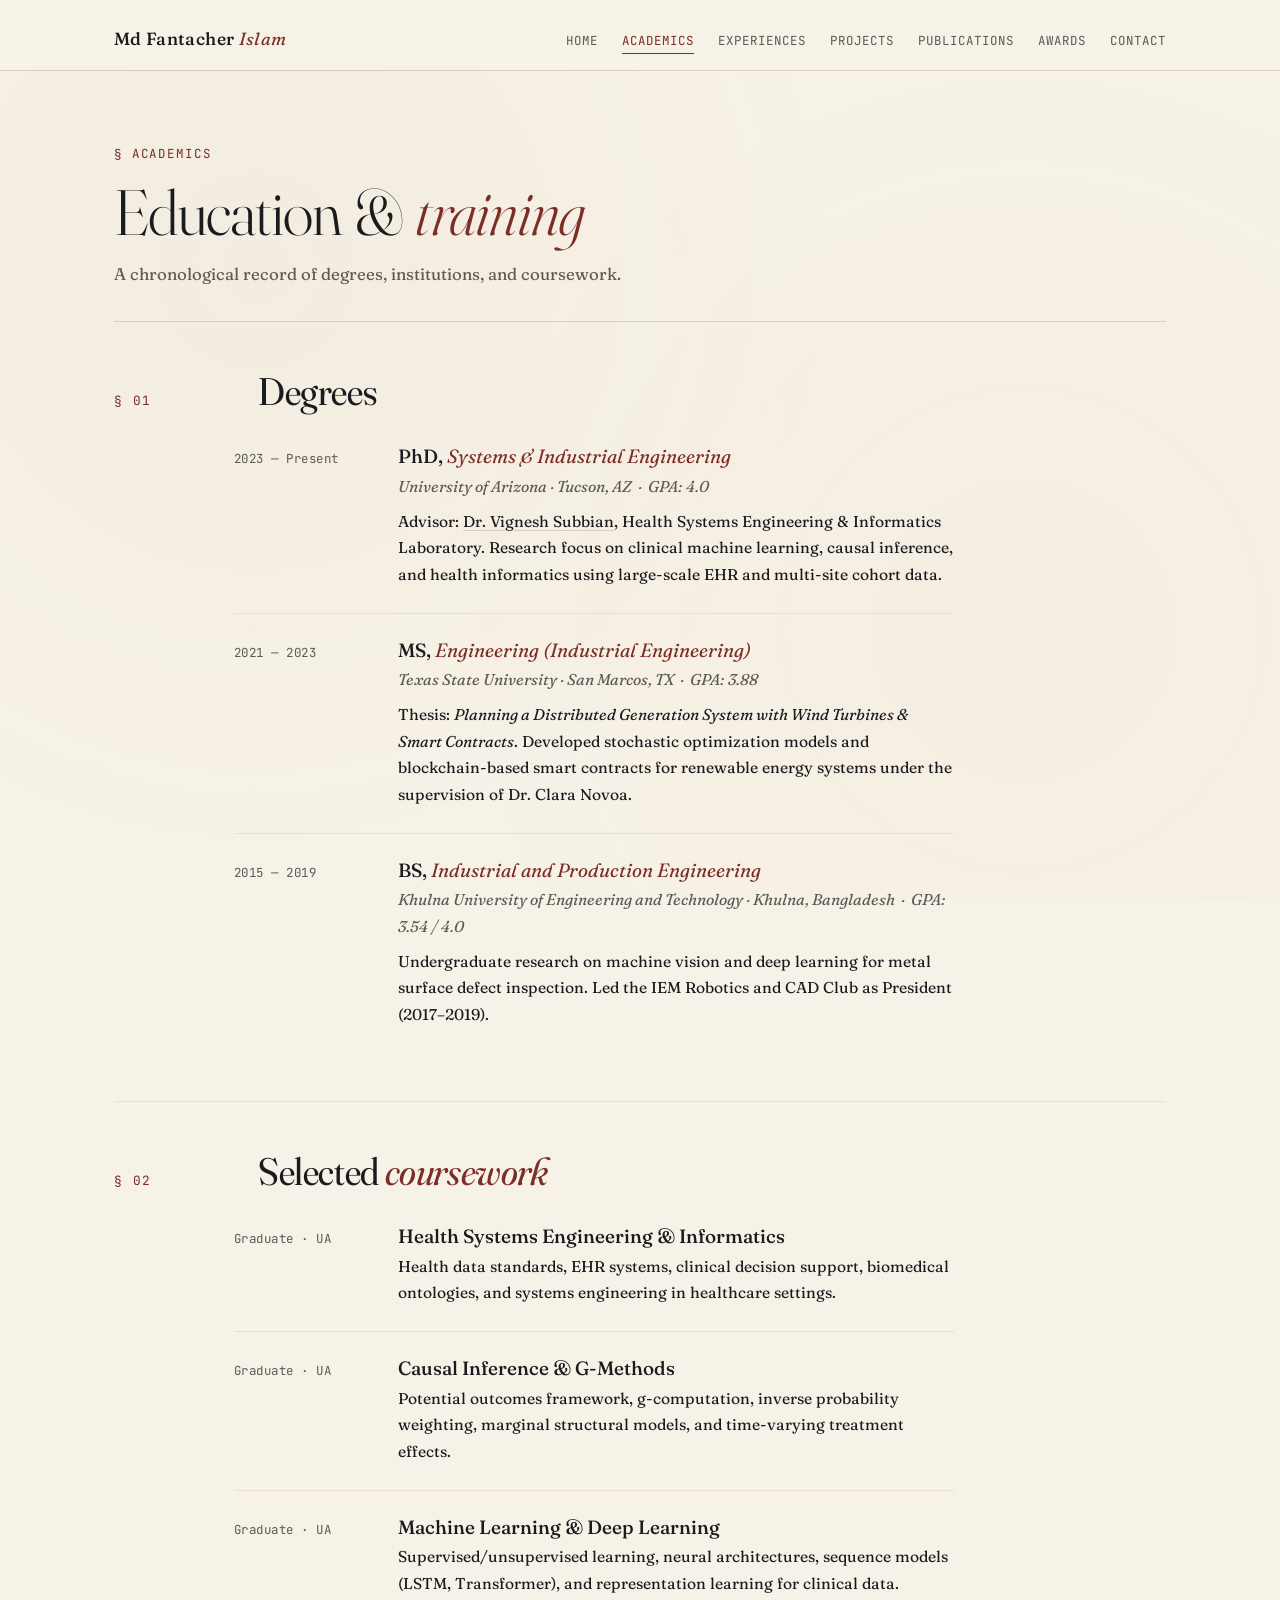
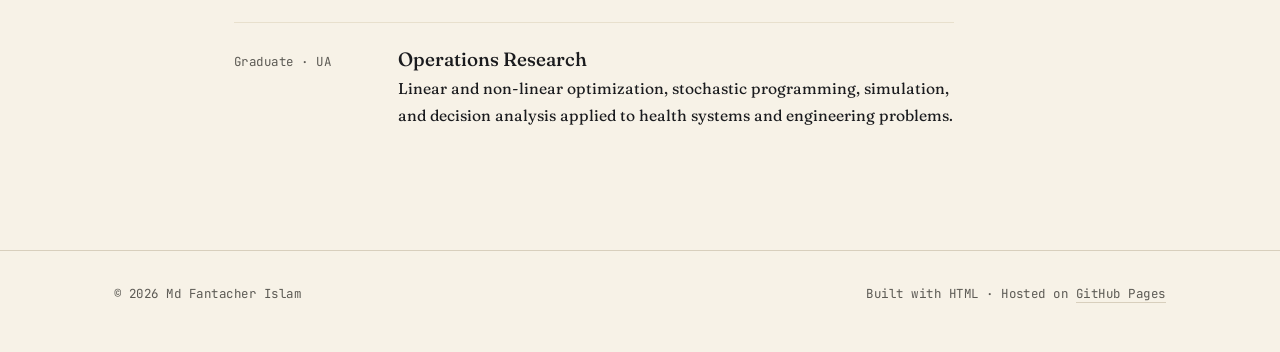
==== academics.html @ 527fcfe2 "Basic Updates" ====
<!DOCTYPE html>
<html lang="en">
<head>
  <meta charset="UTF-8">
  <meta name="viewport" content="width=device-width, initial-scale=1">
  <title>Academics — Md Fantacher Islam</title>
  <meta name="description" content="Academic background of Md Fantacher Islam.">

  <link rel="preconnect" href="https://fonts.googleapis.com">
  <link rel="preconnect" href="https://fonts.gstatic.com" crossorigin>
  <link href="https://fonts.googleapis.com/css2?family=Fraunces:ital,opsz,wght,SOFT@0,9..144,300..700,0..100;1,9..144,300..700,0..100&family=JetBrains+Mono:wght@400;500&display=swap" rel="stylesheet">
  <link rel="stylesheet" href="style.css">
</head>
<body>

  <header class="site-header">
    <div class="container">
      <a href="index.html" class="wordmark">Md Fantacher <em>Islam</em></a>
      <button class="nav-toggle" aria-expanded="false" aria-controls="primary-nav">Menu</button>
      <nav class="site-nav" id="primary-nav" aria-label="Primary">
        <a href="index.html">Home</a>
        <a href="academics.html">Academics</a>
        <a href="experiences.html">Experiences</a>
        <a href="projects.html">Projects</a>
        <a href="publications.html">Publications</a>
        <a href="awards.html">Awards</a>
        <a href="contact.html">Contact</a>
      </nav>
    </div>
  </header>

  <div class="container">
    <section class="page-title">
      <div class="eyebrow">§ Academics</div>
      <h1>Education &amp; <em>training</em></h1>
      <p>A chronological record of degrees, institutions, and coursework.</p>
    </section>

    <section>
      <div class="section-head">
        <span class="section-number">§ 01</span>
        <h2>Degrees</h2>
      </div>
      <ul class="items">
        <li class="item">
          <div class="item-date">2023 — Present</div>
          <div class="item-body">
            <h3>PhD, <em>Systems &amp; Industrial Engineering</em></h3>
            <p class="institution">University of Arizona · Tucson, AZ &nbsp;·&nbsp; GPA: 4.0</p>
            <p>Advisor: <a href="https://sie.engineering.arizona.edu/faculty-staff/faculty/vignesh-subbian" target="_blank" rel="noopener">Dr. Vignesh Subbian</a>, Health Systems Engineering &amp; Informatics Laboratory. Research focus on clinical machine learning, causal inference, and health informatics using large-scale EHR and multi-site cohort data.</p>
          </div>
        </li>
        <li class="item">
          <div class="item-date">2021 — 2023</div>
          <div class="item-body">
            <h3>MS, <em>Engineering (Industrial Engineering)</em></h3>
            <p class="institution">Texas State University · San Marcos, TX &nbsp;·&nbsp; GPA: 3.88</p>
            <p>Thesis: <em>Planning a Distributed Generation System with Wind Turbines &amp; Smart Contracts</em>. Developed stochastic optimization models and blockchain-based smart contracts for renewable energy systems under the supervision of Dr. Clara Novoa.</p>
          </div>
        </li>
        <li class="item">
          <div class="item-date">2015 — 2019</div>
          <div class="item-body">
            <h3>BS, <em>Industrial and Production Engineering</em></h3>
            <p class="institution">Khulna University of Engineering and Technology · Khulna, Bangladesh &nbsp;·&nbsp; GPA: 3.54 / 4.0</p>
            <p>Undergraduate research on machine vision and deep learning for metal surface defect inspection. Led the IEM Robotics and CAD Club as President (2017–2019).</p>
          </div>
        </li>
      </ul>
    </section>

    <section>
      <div class="section-head">
        <span class="section-number">§ 02</span>
        <h2>Selected <em>coursework</em></h2>
      </div>
      <ul class="items">
        <li class="item">
          <div class="item-date">Graduate · UA</div>
          <div class="item-body">
            <h3>Health Systems Engineering &amp; Informatics</h3>
            <p>Health data standards, EHR systems, clinical decision support, biomedical ontologies, and systems engineering in healthcare settings.</p>
          </div>
        </li>
        <li class="item">
          <div class="item-date">Graduate · UA</div>
          <div class="item-body">
            <h3>Causal Inference &amp; G-Methods</h3>
            <p>Potential outcomes framework, g-computation, inverse probability weighting, marginal structural models, and time-varying treatment effects.</p>
          </div>
        </li>
        <li class="item">
          <div class="item-date">Graduate · UA</div>
          <div class="item-body">
            <h3>Machine Learning &amp; Deep Learning</h3>
            <p>Supervised/unsupervised learning, neural architectures, sequence models (LSTM, Transformer), and representation learning for clinical data.</p>
          </div>
        </li>
        <li class="item">
          <div class="item-date">Graduate · UA</div>
          <div class="item-body">
            <h3>Operations Research</h3>
            <p>Linear and non-linear optimization, stochastic programming, simulation, and decision analysis applied to health systems and engineering problems.</p>
          </div>
        </li>
      </ul>
    </section>
  </div>

  <footer class="site-footer">
    <div class="container">
      <span>© 2026 Md Fantacher Islam</span>
      <span>Built with HTML · Hosted on <a href="https://pages.github.com" target="_blank" rel="noopener">GitHub Pages</a></span>
    </div>
  </footer>

  <script src="script.js"></script>
</body>
</html>
---- style.css ----
/* =========================================================
   Md Fantacher Islam — Portfolio
   Editorial / academic aesthetic
   ========================================================= */

:root {
  /* Color system */
  --bg:          #F7F2E7;      /* warm cream */
  --surface:     #FCF9F2;      /* card surface */
  --ink:         #1A1B1E;      /* near-black body text */
  --ink-muted:   #5C5A54;      /* secondary text */
  --rule:        #D8CFBD;      /* tan hairline divider */
  --rule-soft:   #E8E0CD;      /* softer divider */
  --accent:      #7B2D26;      /* oxblood */
  --accent-hover:#A23A30;

  /* Typography */
  --font-serif:  'Fraunces', 'Iowan Old Style', Georgia, serif;
  --font-mono:   'JetBrains Mono', ui-monospace, SFMono-Regular, Menlo, monospace;

  /* Spacing scale */
  --space-1: 0.5rem;
  --space-2: 1rem;
  --space-3: 1.5rem;
  --space-4: 2rem;
  --space-5: 3rem;
  --space-6: 4.5rem;
  --space-7: 6rem;

  /* Layout */
  --max-width: 1100px;
  --reading-width: 62ch;
}

/* ---------- Reset ---------- */
*,*::before,*::after { box-sizing: border-box; }
html { scroll-behavior: smooth; }
body {
  margin: 0;
  padding: 0;
  background: var(--bg);
  color: var(--ink);
  font-family: var(--font-serif);
  font-weight: 400;
  font-size: 18px;
  line-height: 1.7;
  font-variation-settings: "opsz" 14, "SOFT" 50;
  -webkit-font-smoothing: antialiased;
  -moz-osx-font-smoothing: grayscale;
}

img { max-width: 100%; display: block; }
a {
  color: var(--ink);
  text-decoration: underline;
  text-decoration-thickness: 1px;
  text-underline-offset: 3px;
  text-decoration-color: var(--rule);
  transition: color .2s ease, text-decoration-color .2s ease;
}
a:hover { color: var(--accent); text-decoration-color: var(--accent); }

/* ---------- Parchment texture (subtle) ---------- */
body::before {
  content: "";
  position: fixed;
  inset: 0;
  pointer-events: none;
  background-image:
    radial-gradient(circle at 20% 30%, rgba(139,80,40,.035) 0%, transparent 50%),
    radial-gradient(circle at 80% 70%, rgba(123,45,38,.025) 0%, transparent 50%);
  z-index: 0;
}

/* ---------- Layout ---------- */
.container {
  position: relative;
  z-index: 1;
  max-width: var(--max-width);
  margin: 0 auto;
  padding: 0 var(--space-3);
}

/* ---------- Header / Navigation ---------- */
.site-header {
  position: relative;
  z-index: 10;
  padding: var(--space-3) 0 var(--space-2);
  border-bottom: 1px solid var(--rule);
  background: var(--bg);
}
.site-header .container {
  display: flex;
  align-items: baseline;
  justify-content: space-between;
  gap: var(--space-3);
  flex-wrap: wrap;
}
.wordmark {
  font-family: var(--font-serif);
  font-weight: 500;
  font-size: 1.1rem;
  letter-spacing: .02em;
  text-decoration: none;
  color: var(--ink);
}
.wordmark em {
  font-style: italic;
  color: var(--accent);
  font-weight: 400;
}
.site-nav {
  display: flex;
  gap: var(--space-3);
  flex-wrap: wrap;
  font-family: var(--font-mono);
  font-size: .78rem;
  text-transform: uppercase;
  letter-spacing: .08em;
}
.site-nav a {
  text-decoration: none;
  color: var(--ink-muted);
  padding-bottom: 2px;
  border-bottom: 1px solid transparent;
  transition: color .2s ease, border-color .2s ease;
}
.site-nav a:hover,
.site-nav a.active {
  color: var(--accent);
  border-bottom-color: var(--accent);
}

/* Mobile nav toggle */
.nav-toggle {
  display: none;
  background: none;
  border: 1px solid var(--rule);
  padding: .4rem .7rem;
  font-family: var(--font-mono);
  font-size: .7rem;
  text-transform: uppercase;
  letter-spacing: .1em;
  cursor: pointer;
  color: var(--ink);
  border-radius: 2px;
}

/* ---------- Hero ---------- */
.hero {
  padding: var(--space-6) 0 var(--space-5);
  border-bottom: 1px solid var(--rule);
}
.hero-meta {
  font-family: var(--font-mono);
  font-size: .75rem;
  text-transform: uppercase;
  letter-spacing: .15em;
  color: var(--ink-muted);
  display: flex;
  gap: var(--space-3);
  margin-bottom: var(--space-3);
}
.hero-meta span::before {
  content: "§ ";
  color: var(--accent);
}
.hero h1 {
  font-family: var(--font-serif);
  font-weight: 300;
  font-size: clamp(2.8rem, 7vw, 5.5rem);
  line-height: .95;
  letter-spacing: -.02em;
  margin: 0 0 var(--space-3);
  font-variation-settings: "opsz" 144, "SOFT" 0;
}
.hero h1 em {
  font-style: italic;
  font-weight: 400;
  color: var(--accent);
}
.hero-subtitle {
  font-family: var(--font-serif);
  font-size: 1.2rem;
  font-style: italic;
  color: var(--ink-muted);
  margin: 0 0 var(--space-4);
  max-width: 50ch;
  line-height: 1.5;
}
.hero-lead {
  max-width: var(--reading-width);
  font-size: 1.08rem;
  margin: 0 0 var(--space-4);
}
.hero-lead::first-letter {
  font-size: 3.2rem;
  float: left;
  line-height: .85;
  margin: .2rem .6rem 0 0;
  font-weight: 500;
  color: var(--accent);
  font-variation-settings: "opsz" 144;
}

/* ---------- Page title (for internal pages) ---------- */
.page-title {
  padding: var(--space-6) 0 var(--space-4);
  border-bottom: 1px solid var(--rule);
}
.page-title .eyebrow {
  font-family: var(--font-mono);
  font-size: .78rem;
  text-transform: uppercase;
  letter-spacing: .15em;
  color: var(--accent);
  margin-bottom: var(--space-2);
}
.page-title h1 {
  font-family: var(--font-serif);
  font-weight: 300;
  font-size: clamp(2.2rem, 5.5vw, 4rem);
  line-height: 1;
  letter-spacing: -.015em;
  margin: 0 0 var(--space-2);
  font-variation-settings: "opsz" 144, "SOFT" 0;
}
.page-title h1 em {
  font-style: italic;
  color: var(--accent);
}
.page-title p {
  color: var(--ink-muted);
  max-width: var(--reading-width);
  margin: 0;
  font-size: 1.05rem;
}

/* ---------- Sections ---------- */
section {
  padding: var(--space-5) 0;
  border-bottom: 1px solid var(--rule-soft);
}
section:last-of-type { border-bottom: none; }

.section-head {
  display: grid;
  grid-template-columns: 120px 1fr;
  gap: var(--space-3);
  align-items: baseline;
  margin-bottom: var(--space-4);
}
.section-number {
  font-family: var(--font-mono);
  font-size: .8rem;
  letter-spacing: .1em;
  color: var(--accent);
  text-transform: uppercase;
}
.section-head h2 {
  font-family: var(--font-serif);
  font-weight: 400;
  font-size: clamp(1.6rem, 3vw, 2.4rem);
  letter-spacing: -.01em;
  margin: 0;
  line-height: 1.1;
  font-variation-settings: "opsz" 144, "SOFT" 30;
}
.section-head h2 em {
  font-style: italic;
  color: var(--accent);
}

/* ---------- Prose ---------- */
.prose {
  max-width: var(--reading-width);
  margin-left: 120px;
}
.prose p { margin: 0 0 var(--space-2); }
.prose p + p { margin-top: var(--space-2); }
.prose strong { font-weight: 500; }

/* ---------- Research interests (chips) ---------- */
.chips {
  display: flex;
  flex-wrap: wrap;
  gap: .5rem;
  margin-left: 120px;
  margin-top: var(--space-3);
}
.chip {
  font-family: var(--font-mono);
  font-size: .72rem;
  text-transform: uppercase;
  letter-spacing: .08em;
  padding: .35rem .75rem;
  border: 1px solid var(--rule);
  background: var(--surface);
  color: var(--ink);
  border-radius: 999px;
}

/* ---------- Item list (timeline style) ---------- */
.items {
  list-style: none;
  padding: 0;
  margin: 0 0 0 120px;
  max-width: 720px;
}
.item {
  display: grid;
  grid-template-columns: 140px 1fr;
  gap: var(--space-3);
  padding: var(--space-3) 0;
  border-bottom: 1px solid var(--rule-soft);
}
.item:first-child { padding-top: 0; }
.item:last-child { border-bottom: none; }
.item-date {
  font-family: var(--font-mono);
  font-size: .78rem;
  color: var(--ink-muted);
  letter-spacing: .04em;
  padding-top: .25rem;
}
.item-body h3 {
  font-family: var(--font-serif);
  font-weight: 500;
  font-size: 1.2rem;
  margin: 0 0 .3rem;
  line-height: 1.3;
  font-variation-settings: "opsz" 36, "SOFT" 20;
}
.item-body h3 em { font-style: italic; font-weight: 400; color: var(--accent); }
.item-body .institution {
  font-style: italic;
  color: var(--ink-muted);
  margin: 0 0 .5rem;
  font-size: .98rem;
}
.item-body p {
  margin: 0;
  font-size: .98rem;
  color: var(--ink);
}
.item-body ul {
  margin: .5rem 0 0;
  padding-left: 1.2rem;
  font-size: .95rem;
}
.item-body ul li { margin-bottom: .3rem; }

/* ---------- Project cards ---------- */
.projects {
  display: grid;
  grid-template-columns: repeat(auto-fit, minmax(320px, 1fr));
  gap: var(--space-3);
  margin-left: 120px;
}
.project {
  padding: var(--space-3);
  background: var(--surface);
  border: 1px solid var(--rule);
  border-radius: 3px;
  transition: transform .3s ease, border-color .3s ease, box-shadow .3s ease;
  display: flex;
  flex-direction: column;
}
.project:hover {
  transform: translateY(-2px);
  border-color: var(--accent);
  box-shadow: 0 8px 24px rgba(26,27,30,.08);
}
.project-tag {
  font-family: var(--font-mono);
  font-size: .7rem;
  text-transform: uppercase;
  letter-spacing: .1em;
  color: var(--accent);
  margin-bottom: var(--space-1);
}
.project h3 {
  font-family: var(--font-serif);
  font-weight: 500;
  font-size: 1.25rem;
  margin: 0 0 .5rem;
  line-height: 1.3;
  font-variation-settings: "opsz" 36;
}
.project p {
  font-size: .95rem;
  color: var(--ink-muted);
  flex-grow: 1;
  margin: 0 0 var(--space-2);
}
.project-meta {
  font-family: var(--font-mono);
  font-size: .72rem;
  color: var(--ink-muted);
  letter-spacing: .05em;
  padding-top: var(--space-2);
  border-top: 1px solid var(--rule-soft);
}

/* ---------- Publications ---------- */
.publications {
  list-style: none;
  counter-reset: pub;
  padding: 0;
  margin: 0 0 0 120px;
  max-width: 780px;
}
.publication {
  counter-increment: pub;
  display: grid;
  grid-template-columns: 40px 1fr;
  gap: var(--space-2);
  padding: var(--space-3) 0;
  border-bottom: 1px solid var(--rule-soft);
}
.publication::before {
  content: "[" counter(pub) "]";
  font-family: var(--font-mono);
  font-size: .85rem;
  color: var(--accent);
  padding-top: .25rem;
}
.publication h3 {
  font-family: var(--font-serif);
  font-weight: 500;
  font-size: 1.1rem;
  margin: 0 0 .3rem;
  line-height: 1.35;
  font-variation-settings: "opsz" 36;
}
.publication .authors {
  font-size: .95rem;
  color: var(--ink);
  margin: 0 0 .25rem;
}
.publication .authors .self {
  font-weight: 500;
  text-decoration: underline;
  text-decoration-color: var(--accent);
  text-decoration-thickness: 1px;
  text-underline-offset: 2px;
}
.publication .venue {
  font-family: var(--font-mono);
  font-size: .78rem;
  color: var(--ink-muted);
  letter-spacing: .03em;
  margin: 0 0 .5rem;
  text-transform: uppercase;
}
.publication .links {
  display: flex;
  gap: var(--space-2);
  font-family: var(--font-mono);
  font-size: .75rem;
  text-transform: uppercase;
  letter-spacing: .08em;
  margin-top: .5rem;
}
.publication .links a {
  text-decoration: none;
  color: var(--accent);
  border-bottom: 1px solid var(--rule);
  padding-bottom: 1px;
}
.publication .links a:hover { border-bottom-color: var(--accent); }

/* ---------- Awards ---------- */
.awards {
  list-style: none;
  padding: 0;
  margin: 0 0 0 120px;
  max-width: 720px;
}
.award {
  display: grid;
  grid-template-columns: 140px 1fr;
  gap: var(--space-3);
  padding: var(--space-3) 0;
  border-bottom: 1px solid var(--rule-soft);
}
.award:first-child { padding-top: 0; }
.award-year {
  font-family: var(--font-mono);
  font-size: .85rem;
  color: var(--accent);
  letter-spacing: .05em;
  padding-top: .2rem;
}
.award h3 {
  font-family: var(--font-serif);
  font-weight: 500;
  font-size: 1.1rem;
  margin: 0 0 .2rem;
  line-height: 1.3;
  font-variation-settings: "opsz" 36;
}
.award .issuer {
  font-style: italic;
  color: var(--ink-muted);
  margin: 0;
  font-size: .95rem;
}

/* ---------- Contact ---------- */
.contact-grid {
  display: grid;
  grid-template-columns: repeat(auto-fit, minmax(240px, 1fr));
  gap: var(--space-3);
  margin-left: 120px;
  max-width: 780px;
}
.contact-item {
  padding: var(--space-3);
  background: var(--surface);
  border: 1px solid var(--rule);
  border-radius: 3px;
}
.contact-item .label {
  font-family: var(--font-mono);
  font-size: .7rem;
  text-transform: uppercase;
  letter-spacing: .1em;
  color: var(--accent);
  margin-bottom: .4rem;
}
.contact-item a {
  font-family: var(--font-serif);
  font-size: 1.05rem;
  text-decoration: none;
  color: var(--ink);
  word-break: break-word;
}
.contact-item a:hover { color: var(--accent); }

/* ---------- Quick links on home ---------- */
.quick-nav {
  display: grid;
  grid-template-columns: repeat(auto-fit, minmax(180px, 1fr));
  gap: var(--space-2);
  margin-left: 120px;
  max-width: 780px;
}
.quick-nav a {
  display: block;
  padding: var(--space-2) var(--space-3);
  background: var(--surface);
  border: 1px solid var(--rule);
  text-decoration: none;
  color: var(--ink);
  font-family: var(--font-serif);
  font-size: 1.05rem;
  transition: all .25s ease;
  position: relative;
}
.quick-nav a::after {
  content: "→";
  position: absolute;
  right: var(--space-2);
  top: 50%;
  transform: translateY(-50%);
  color: var(--accent);
  transition: transform .25s ease;
}
.quick-nav a:hover {
  border-color: var(--accent);
  background: var(--bg);
}
.quick-nav a:hover::after { transform: translateY(-50%) translateX(3px); }

/* ---------- Pull quote ---------- */
.pull-quote {
  margin: var(--space-5) 0;
  padding: var(--space-3) 0;
  border-top: 1px solid var(--rule);
  border-bottom: 1px solid var(--rule);
  font-family: var(--font-serif);
  font-style: italic;
  font-size: 1.3rem;
  line-height: 1.5;
  color: var(--ink-muted);
  max-width: var(--reading-width);
  margin-left: 120px;
  font-variation-settings: "opsz" 144, "SOFT" 40;
}
.pull-quote cite {
  display: block;
  margin-top: var(--space-1);
  font-style: normal;
  font-family: var(--font-mono);
  font-size: .78rem;
  text-transform: uppercase;
  letter-spacing: .1em;
  color: var(--accent);
}
.pull-quote cite::before { content: "— "; }

/* ---------- Footer ---------- */
.site-footer {
  padding: var(--space-4) 0 var(--space-5);
  margin-top: var(--space-5);
  border-top: 1px solid var(--rule);
  font-family: var(--font-mono);
  font-size: .78rem;
  color: var(--ink-muted);
  letter-spacing: .04em;
}
.site-footer .container {
  display: flex;
  justify-content: space-between;
  align-items: center;
  flex-wrap: wrap;
  gap: var(--space-2);
}
.site-footer a {
  color: var(--ink-muted);
  text-decoration: none;
  border-bottom: 1px solid var(--rule);
}
.site-footer a:hover { color: var(--accent); border-bottom-color: var(--accent); }

/* ---------- Animations ---------- */
@keyframes fadeInUp {
  from { opacity: 0; transform: translateY(12px); }
  to   { opacity: 1; transform: translateY(0); }
}
.hero > *, .page-title > * {
  animation: fadeInUp .7s ease both;
}
.hero-meta    { animation-delay: .05s; }
.hero h1      { animation-delay: .15s; }
.hero-subtitle{ animation-delay: .3s;  }
.hero-lead    { animation-delay: .45s; }

.page-title .eyebrow { animation-delay: .05s; }
.page-title h1       { animation-delay: .15s; }
.page-title p        { animation-delay: .3s;  }

/* ---------- Responsive ---------- */
@media (max-width: 820px) {
  body { font-size: 17px; }
  .section-head {
    grid-template-columns: 1fr;
    gap: .25rem;
  }
  .prose,
  .chips,
  .items,
  .projects,
  .publications,
  .awards,
  .contact-grid,
  .quick-nav,
  .pull-quote { margin-left: 0; }
  .item,
  .award {
    grid-template-columns: 1fr;
    gap: .25rem;
  }
  .publication {
    grid-template-columns: 30px 1fr;
  }
}

@media (max-width: 640px) {
  .site-header .container { gap: var(--space-2); }
  .site-nav {
    display: none;
    width: 100%;
    flex-direction: column;
    gap: var(--space-2);
    padding-top: var(--space-2);
    border-top: 1px solid var(--rule);
    margin-top: var(--space-2);
  }
  .site-nav.is-open { display: flex; }
  .nav-toggle { display: inline-block; }
  .hero { padding: var(--space-5) 0 var(--space-4); }
  .page-title { padding: var(--space-5) 0 var(--space-3); }
  .hero-lead::first-letter { font-size: 2.6rem; }
}

/* ---------- Print (for CV export) ---------- */
@media print {
  .site-header, .site-footer, .nav-toggle { display: none; }
  body { background: white; color: black; font-size: 11pt; }
  a { color: black; text-decoration: underline; }
  section { page-break-inside: avoid; }
}
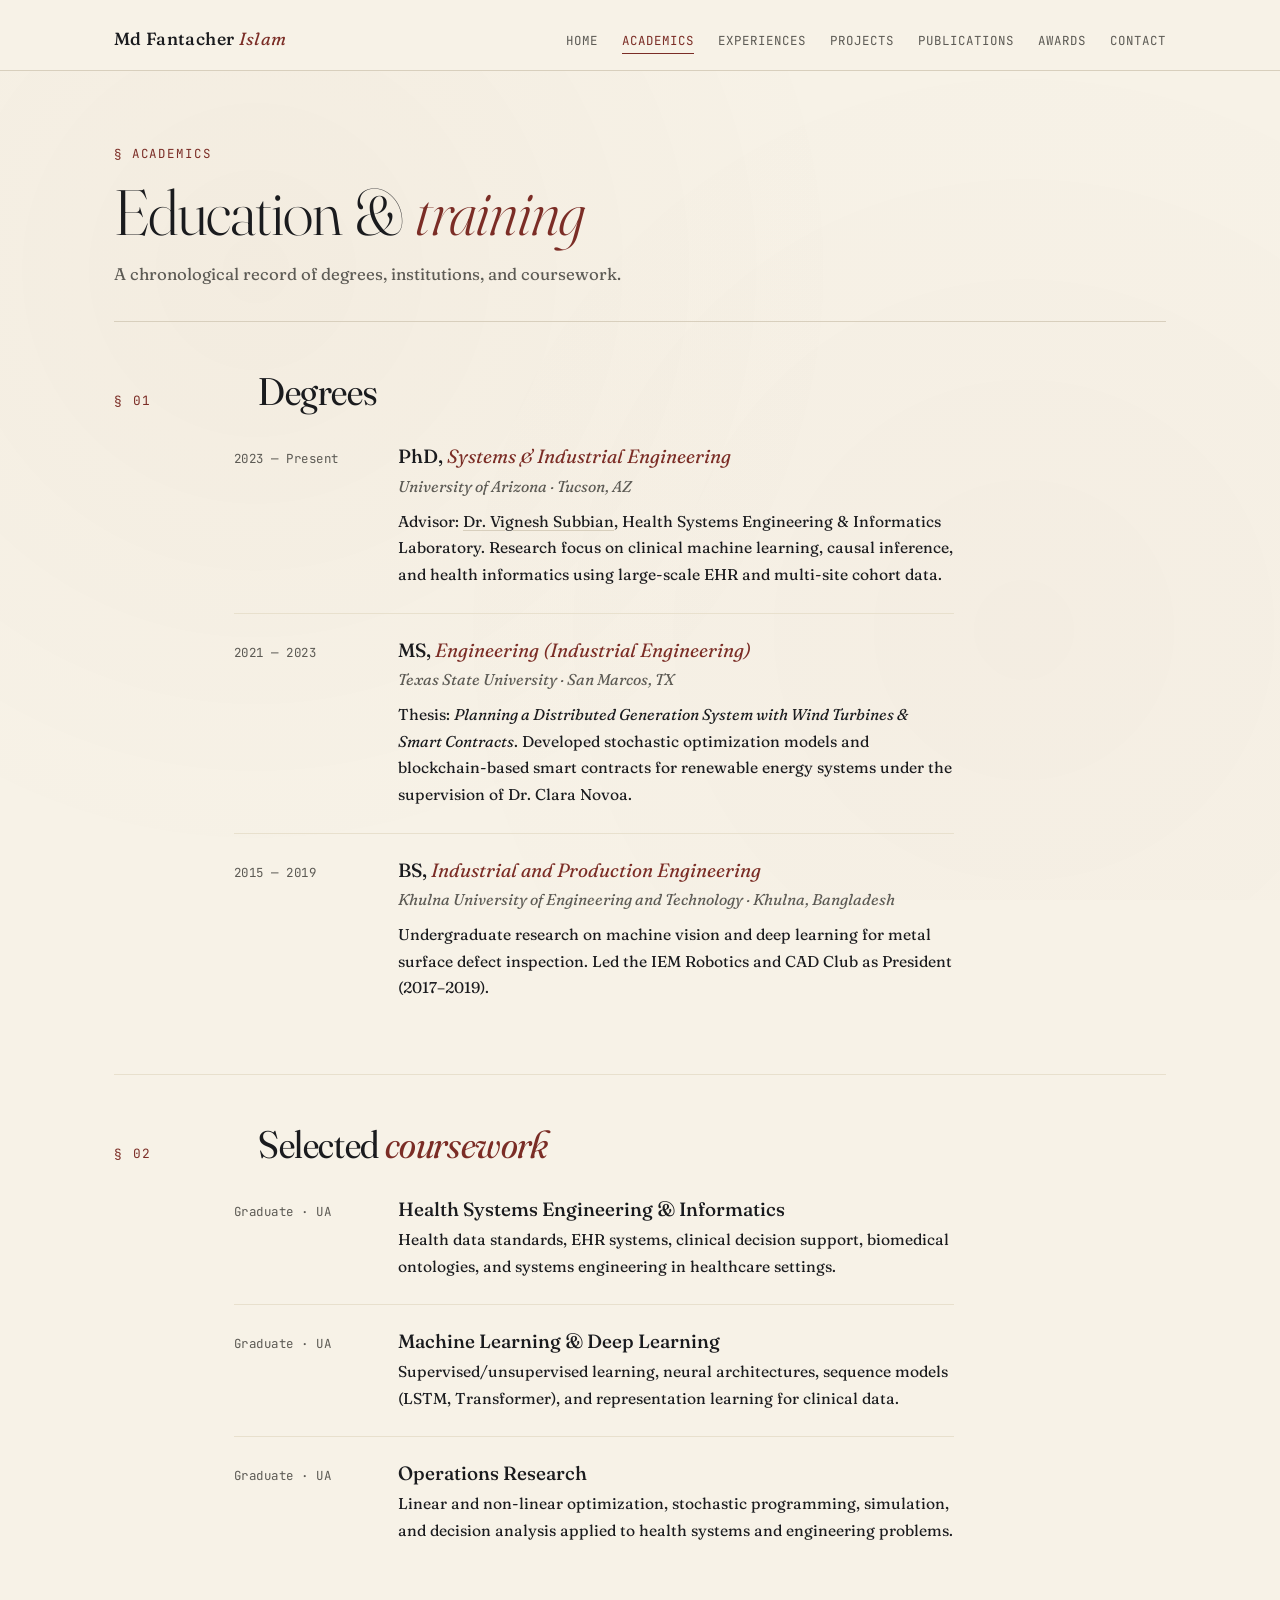
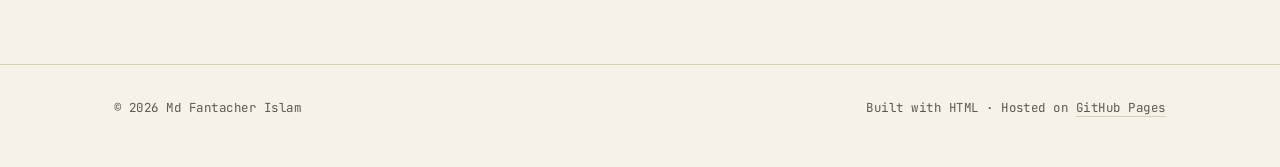
==== commit f6f02226: "Basic Updates" ====
--- a/academics.html
+++ b/academics.html
@@ -46,7 +46,7 @@
           <div class="item-date">2023 — Present</div>
           <div class="item-body">
             <h3>PhD, <em>Systems &amp; Industrial Engineering</em></h3>
-            <p class="institution">University of Arizona · Tucson, AZ &nbsp;·&nbsp; GPA: 4.0</p>
+            <p class="institution">University of Arizona · Tucson, AZ</p>
             <p>Advisor: <a href="https://sie.engineering.arizona.edu/faculty-staff/faculty/vignesh-subbian" target="_blank" rel="noopener">Dr. Vignesh Subbian</a>, Health Systems Engineering &amp; Informatics Laboratory. Research focus on clinical machine learning, causal inference, and health informatics using large-scale EHR and multi-site cohort data.</p>
           </div>
         </li>
@@ -54,7 +54,7 @@
           <div class="item-date">2021 — 2023</div>
           <div class="item-body">
             <h3>MS, <em>Engineering (Industrial Engineering)</em></h3>
-            <p class="institution">Texas State University · San Marcos, TX &nbsp;·&nbsp; GPA: 3.88</p>
+            <p class="institution">Texas State University · San Marcos, TX</p>
             <p>Thesis: <em>Planning a Distributed Generation System with Wind Turbines &amp; Smart Contracts</em>. Developed stochastic optimization models and blockchain-based smart contracts for renewable energy systems under the supervision of Dr. Clara Novoa.</p>
           </div>
         </li>
@@ -62,7 +62,7 @@
           <div class="item-date">2015 — 2019</div>
           <div class="item-body">
             <h3>BS, <em>Industrial and Production Engineering</em></h3>
-            <p class="institution">Khulna University of Engineering and Technology · Khulna, Bangladesh &nbsp;·&nbsp; GPA: 3.54 / 4.0</p>
+            <p class="institution">Khulna University of Engineering and Technology · Khulna, Bangladesh</p>
             <p>Undergraduate research on machine vision and deep learning for metal surface defect inspection. Led the IEM Robotics and CAD Club as President (2017–2019).</p>
           </div>
         </li>
@@ -80,13 +80,6 @@
           <div class="item-body">
             <h3>Health Systems Engineering &amp; Informatics</h3>
             <p>Health data standards, EHR systems, clinical decision support, biomedical ontologies, and systems engineering in healthcare settings.</p>
-          </div>
-        </li>
-        <li class="item">
-          <div class="item-date">Graduate · UA</div>
-          <div class="item-body">
-            <h3>Causal Inference &amp; G-Methods</h3>
-            <p>Potential outcomes framework, g-computation, inverse probability weighting, marginal structural models, and time-varying treatment effects.</p>
           </div>
         </li>
         <li class="item">
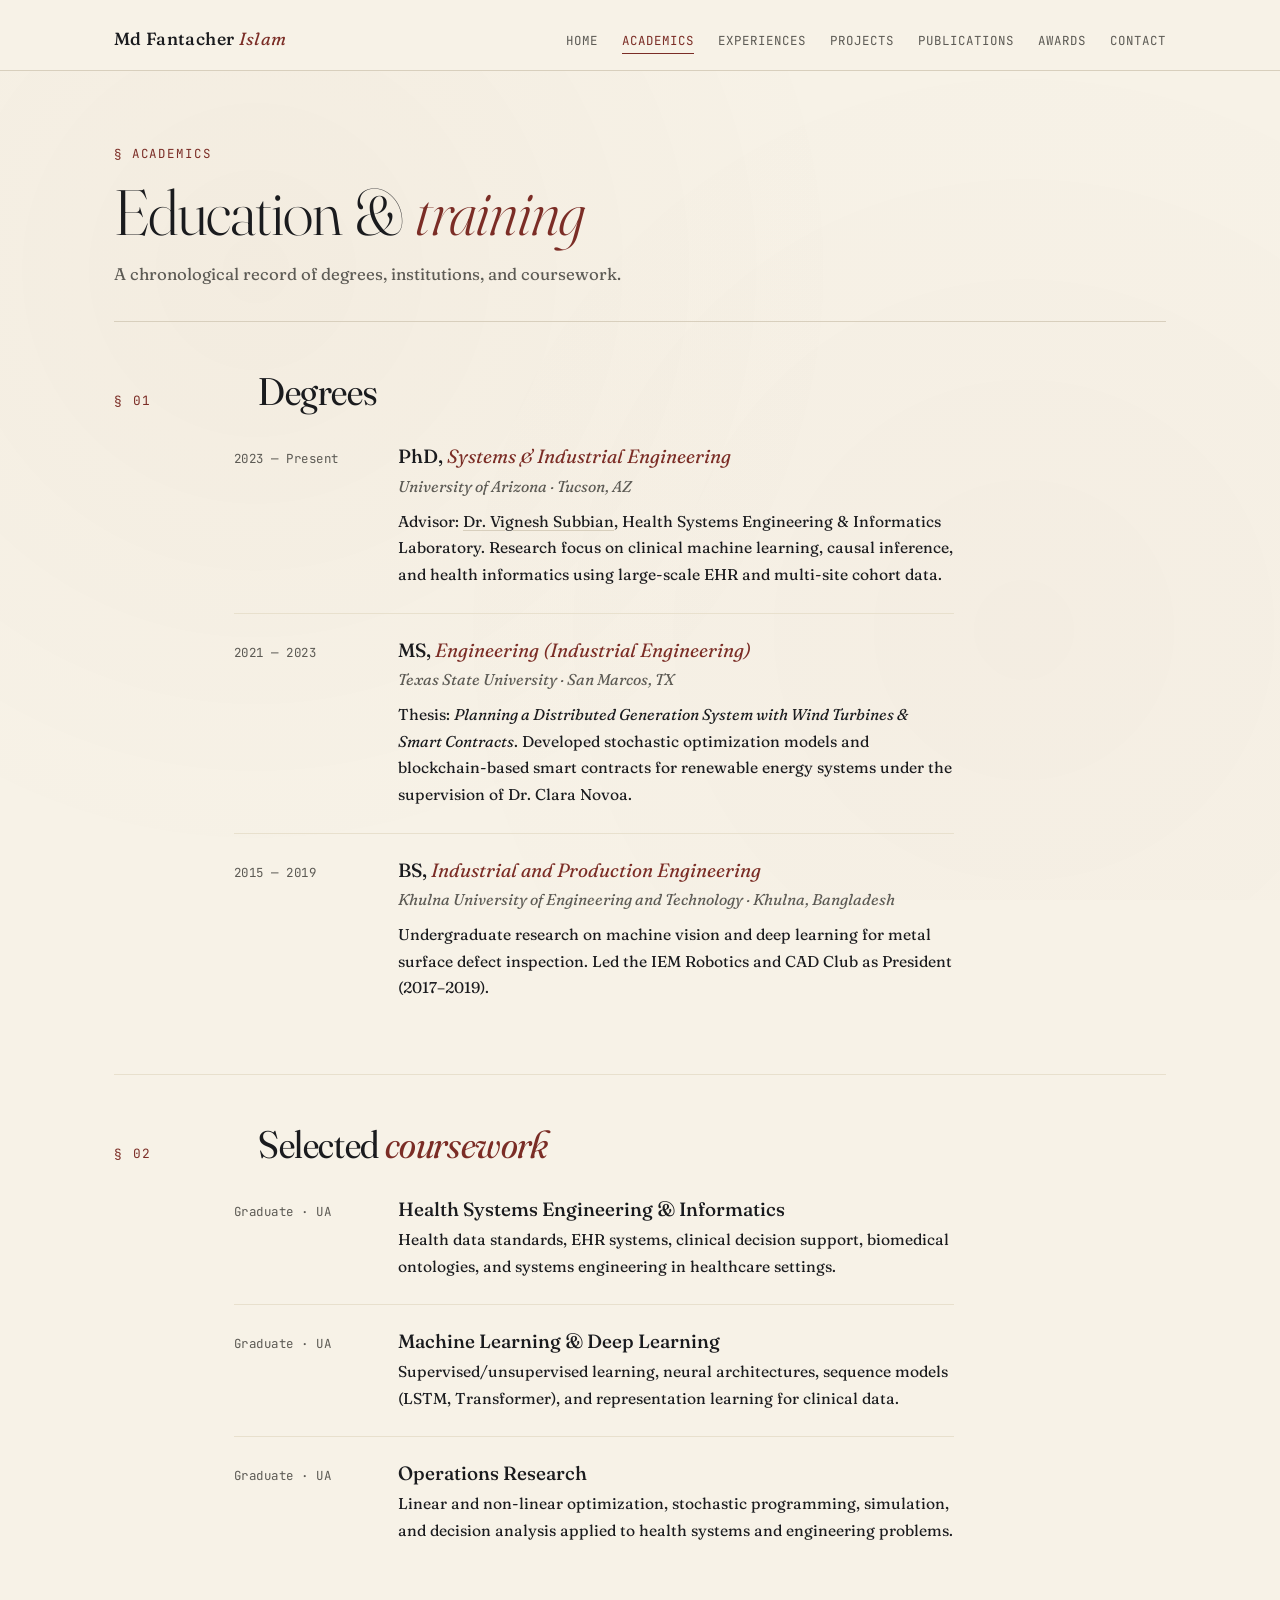
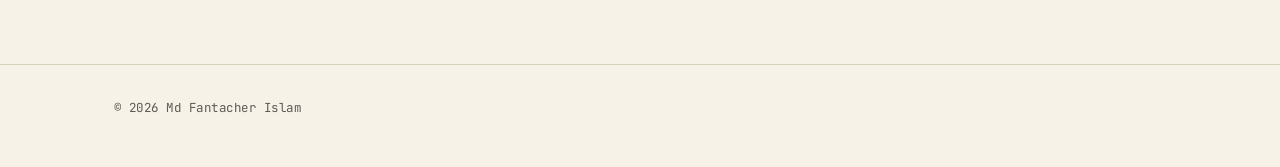
==== commit 7bf5e92b: "Basic Updates" ====
--- a/academics.html
+++ b/academics.html
@@ -103,7 +103,6 @@
   <footer class="site-footer">
     <div class="container">
       <span>© 2026 Md Fantacher Islam</span>
-      <span>Built with HTML · Hosted on <a href="https://pages.github.com" target="_blank" rel="noopener">GitHub Pages</a></span>
     </div>
   </footer>
 
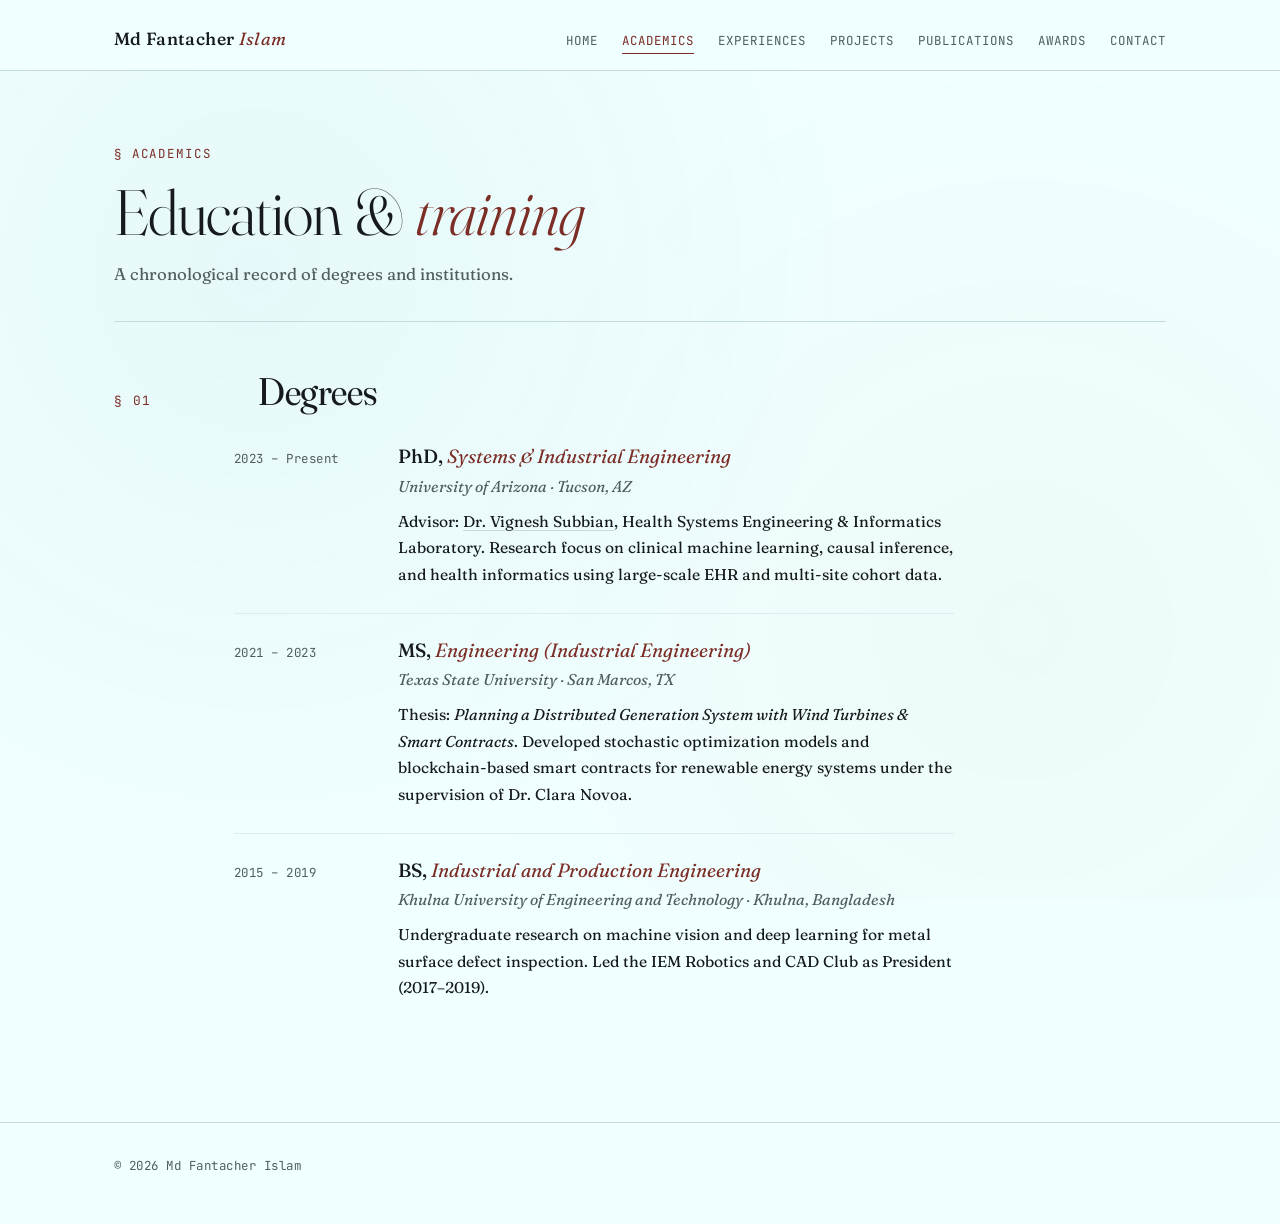
==== commit 1ddec288: "Updating Profile" ====
--- a/academics.html
+++ b/academics.html
@@ -3,8 +3,8 @@
 <head>
   <meta charset="UTF-8">
   <meta name="viewport" content="width=device-width, initial-scale=1">
-  <title>Academics — Md Fantacher Islam</title>
-  <meta name="description" content="Academic background of Md Fantacher Islam.">
+  <title>Academics, Md Fantacher Islam</title>
+  <meta name="description" content="Education and academic background of Md Fantacher Islam.">
 
   <link rel="preconnect" href="https://fonts.googleapis.com">
   <link rel="preconnect" href="https://fonts.gstatic.com" crossorigin>
@@ -33,7 +33,7 @@
     <section class="page-title">
       <div class="eyebrow">§ Academics</div>
       <h1>Education &amp; <em>training</em></h1>
-      <p>A chronological record of degrees, institutions, and coursework.</p>
+      <p>A chronological record of degrees and institutions.</p>
     </section>
 
     <section>
@@ -43,7 +43,7 @@
       </div>
       <ul class="items">
         <li class="item">
-          <div class="item-date">2023 — Present</div>
+          <div class="item-date">2023 – Present</div>
           <div class="item-body">
             <h3>PhD, <em>Systems &amp; Industrial Engineering</em></h3>
             <p class="institution">University of Arizona · Tucson, AZ</p>
@@ -51,7 +51,7 @@
           </div>
         </li>
         <li class="item">
-          <div class="item-date">2021 — 2023</div>
+          <div class="item-date">2021 – 2023</div>
           <div class="item-body">
             <h3>MS, <em>Engineering (Industrial Engineering)</em></h3>
             <p class="institution">Texas State University · San Marcos, TX</p>
@@ -59,7 +59,7 @@
           </div>
         </li>
         <li class="item">
-          <div class="item-date">2015 — 2019</div>
+          <div class="item-date">2015 – 2019</div>
           <div class="item-body">
             <h3>BS, <em>Industrial and Production Engineering</em></h3>
             <p class="institution">Khulna University of Engineering and Technology · Khulna, Bangladesh</p>
@@ -69,35 +69,6 @@
       </ul>
     </section>
 
-    <section>
-      <div class="section-head">
-        <span class="section-number">§ 02</span>
-        <h2>Selected <em>coursework</em></h2>
-      </div>
-      <ul class="items">
-        <li class="item">
-          <div class="item-date">Graduate · UA</div>
-          <div class="item-body">
-            <h3>Health Systems Engineering &amp; Informatics</h3>
-            <p>Health data standards, EHR systems, clinical decision support, biomedical ontologies, and systems engineering in healthcare settings.</p>
-          </div>
-        </li>
-        <li class="item">
-          <div class="item-date">Graduate · UA</div>
-          <div class="item-body">
-            <h3>Machine Learning &amp; Deep Learning</h3>
-            <p>Supervised/unsupervised learning, neural architectures, sequence models (LSTM, Transformer), and representation learning for clinical data.</p>
-          </div>
-        </li>
-        <li class="item">
-          <div class="item-date">Graduate · UA</div>
-          <div class="item-body">
-            <h3>Operations Research</h3>
-            <p>Linear and non-linear optimization, stochastic programming, simulation, and decision analysis applied to health systems and engineering problems.</p>
-          </div>
-        </li>
-      </ul>
-    </section>
   </div>
 
   <footer class="site-footer">
--- a/style.css
+++ b/style.css
@@ -1,16 +1,16 @@
 /* =========================================================
    Md Fantacher Islam — Portfolio
-   Editorial / academic aesthetic
+   Editorial academic aesthetic, azure palette
    ========================================================= */
 
 :root {
   /* Color system */
-  --bg:          #F7F2E7;      /* warm cream */
-  --surface:     #FCF9F2;      /* card surface */
-  --ink:         #1A1B1E;      /* near-black body text */
-  --ink-muted:   #5C5A54;      /* secondary text */
-  --rule:        #D8CFBD;      /* tan hairline divider */
-  --rule-soft:   #E8E0CD;      /* softer divider */
+  --bg:          #F0FFFF;      /* very light blue (azure) */
+  --surface:     #FAFFFF;      /* card surface */
+  --ink:         #161A1C;      /* near-black body text */
+  --ink-muted:   #515E60;      /* secondary text */
+  --rule:        #C3DBDB;      /* cool hairline divider */
+  --rule-soft:   #DDEDED;      /* softer divider */
   --accent:      #7B2D26;      /* oxblood */
   --accent-hover:#A23A30;
 
@@ -67,8 +67,8 @@
   inset: 0;
   pointer-events: none;
   background-image:
-    radial-gradient(circle at 20% 30%, rgba(139,80,40,.035) 0%, transparent 50%),
-    radial-gradient(circle at 80% 70%, rgba(123,45,38,.025) 0%, transparent 50%);
+    radial-gradient(circle at 20% 30%, rgba(56,116,128,.05) 0%, transparent 50%),
+    radial-gradient(circle at 80% 70%, rgba(123,45,38,.022) 0%, transparent 50%);
   z-index: 0;
 }
 
@@ -291,7 +291,7 @@
 .chip {
   font-family: var(--font-mono);
   font-size: .72rem;
-  text-transform: uppercase;
+  text-transform: none; /* Changed from uppercase to none */
   letter-spacing: .08em;
   padding: .35rem .75rem;
   border: 1px solid var(--rule);
@@ -369,7 +369,7 @@
 .project:hover {
   transform: translateY(-2px);
   border-color: var(--accent);
-  box-shadow: 0 8px 24px rgba(26,27,30,.08);
+  box-shadow: 0 8px 24px rgba(22,48,56,.10);
 }
 .project-tag {
   font-family: var(--font-mono);
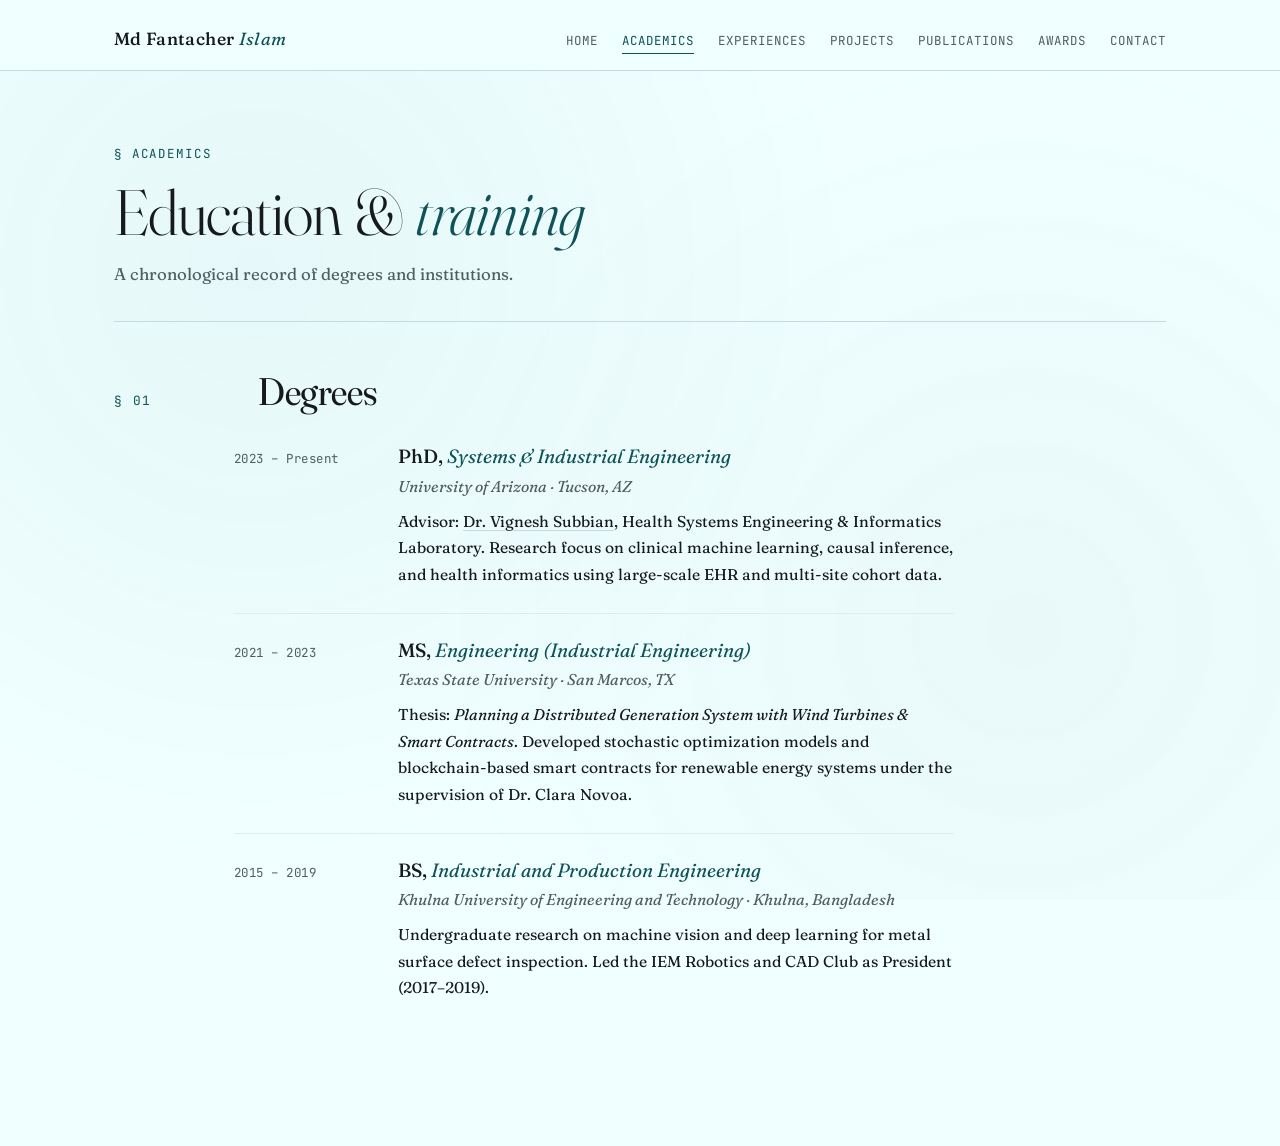
==== commit 755dd047: "Updating Profile" ====
--- a/academics.html
+++ b/academics.html
@@ -71,12 +71,6 @@
 
   </div>
 
-  <footer class="site-footer">
-    <div class="container">
-      <span>© 2026 Md Fantacher Islam</span>
-    </div>
-  </footer>
-
   <script src="script.js"></script>
 </body>
 </html>
--- a/style.css
+++ b/style.css
@@ -1,24 +1,16 @@
-/* =========================================================
-   Md Fantacher Islam — Portfolio
-   Editorial academic aesthetic, azure palette
-   ========================================================= */
-
 :root {
-  /* Color system */
-  --bg:          #F0FFFF;      /* very light blue (azure) */
-  --surface:     #FAFFFF;      /* card surface */
-  --ink:         #161A1C;      /* near-black body text */
-  --ink-muted:   #515E60;      /* secondary text */
-  --rule:        #C3DBDB;      /* cool hairline divider */
-  --rule-soft:   #DDEDED;      /* softer divider */
-  --accent:      #7B2D26;      /* oxblood */
-  --accent-hover:#A23A30;
-
-  /* Typography */
+  --bg:          #F0FFFF;
+  --surface:     #FAFFFF;
+  --ink:         #161A1C;
+  --ink-muted:   #515E60;
+  --rule:        #C3DBDB;
+  --rule-soft:   #DDEDED;
+  --accent:      #0F5257;
+  --accent-hover:#166B72;
+
   --font-serif:  'Fraunces', 'Iowan Old Style', Georgia, serif;
   --font-mono:   'JetBrains Mono', ui-monospace, SFMono-Regular, Menlo, monospace;
 
-  /* Spacing scale */
   --space-1: 0.5rem;
   --space-2: 1rem;
   --space-3: 1.5rem;
@@ -27,17 +19,15 @@
   --space-6: 4.5rem;
   --space-7: 6rem;
 
-  /* Layout */
   --max-width: 1100px;
   --reading-width: 62ch;
 }
 
-/* ---------- Reset ---------- */
 *,*::before,*::after { box-sizing: border-box; }
 html { scroll-behavior: smooth; }
 body {
   margin: 0;
-  padding: 0;
+  padding: 0 0 var(--space-6);
   background: var(--bg);
   color: var(--ink);
   font-family: var(--font-serif);
@@ -60,7 +50,6 @@
 }
 a:hover { color: var(--accent); text-decoration-color: var(--accent); }
 
-/* ---------- Parchment texture (subtle) ---------- */
 body::before {
   content: "";
   position: fixed;
@@ -68,11 +57,10 @@
   pointer-events: none;
   background-image:
     radial-gradient(circle at 20% 30%, rgba(56,116,128,.05) 0%, transparent 50%),
-    radial-gradient(circle at 80% 70%, rgba(123,45,38,.022) 0%, transparent 50%);
+    radial-gradient(circle at 80% 70%, rgba(30,70,90,.03) 0%, transparent 50%);
   z-index: 0;
 }
 
-/* ---------- Layout ---------- */
 .container {
   position: relative;
   z-index: 1;
@@ -81,7 +69,6 @@
   padding: 0 var(--space-3);
 }
 
-/* ---------- Header / Navigation ---------- */
 .site-header {
   position: relative;
   z-index: 10;
@@ -131,7 +118,6 @@
   border-bottom-color: var(--accent);
 }
 
-/* Mobile nav toggle */
 .nav-toggle {
   display: none;
   background: none;
@@ -146,7 +132,6 @@
   border-radius: 2px;
 }
 
-/* ---------- Hero ---------- */
 .hero {
   padding: var(--space-6) 0 var(--space-5);
   border-bottom: 1px solid var(--rule);
@@ -203,7 +188,6 @@
   font-variation-settings: "opsz" 144;
 }
 
-/* ---------- Page title (for internal pages) ---------- */
 .page-title {
   padding: var(--space-6) 0 var(--space-4);
   border-bottom: 1px solid var(--rule);
@@ -236,7 +220,6 @@
   font-size: 1.05rem;
 }
 
-/* ---------- Sections ---------- */
 section {
   padding: var(--space-5) 0;
   border-bottom: 1px solid var(--rule-soft);
@@ -271,7 +254,6 @@
   color: var(--accent);
 }
 
-/* ---------- Prose ---------- */
 .prose {
   max-width: var(--reading-width);
   margin-left: 120px;
@@ -280,7 +262,6 @@
 .prose p + p { margin-top: var(--space-2); }
 .prose strong { font-weight: 500; }
 
-/* ---------- Research interests (chips) ---------- */
 .chips {
   display: flex;
   flex-wrap: wrap;
@@ -291,7 +272,7 @@
 .chip {
   font-family: var(--font-mono);
   font-size: .72rem;
-  text-transform: none; /* Changed from uppercase to none */
+  text-transform: none;
   letter-spacing: .08em;
   padding: .35rem .75rem;
   border: 1px solid var(--rule);
@@ -300,7 +281,6 @@
   border-radius: 999px;
 }
 
-/* ---------- Item list (timeline style) ---------- */
 .items {
   list-style: none;
   padding: 0;
@@ -350,7 +330,6 @@
 }
 .item-body ul li { margin-bottom: .3rem; }
 
-/* ---------- Project cards ---------- */
 .projects {
   display: grid;
   grid-template-columns: repeat(auto-fit, minmax(320px, 1fr));
@@ -402,7 +381,6 @@
   border-top: 1px solid var(--rule-soft);
 }
 
-/* ---------- Publications ---------- */
 .publications {
   list-style: none;
   counter-reset: pub;
@@ -470,7 +448,6 @@
 }
 .publication .links a:hover { border-bottom-color: var(--accent); }
 
-/* ---------- Awards ---------- */
 .awards {
   list-style: none;
   padding: 0;
@@ -507,7 +484,6 @@
   font-size: .95rem;
 }
 
-/* ---------- Contact ---------- */
 .contact-grid {
   display: grid;
   grid-template-columns: repeat(auto-fit, minmax(240px, 1fr));
@@ -538,7 +514,6 @@
 }
 .contact-item a:hover { color: var(--accent); }
 
-/* ---------- Quick links on home ---------- */
 .quick-nav {
   display: grid;
   grid-template-columns: repeat(auto-fit, minmax(180px, 1fr));
@@ -573,7 +548,6 @@
 }
 .quick-nav a:hover::after { transform: translateY(-50%) translateX(3px); }
 
-/* ---------- Pull quote ---------- */
 .pull-quote {
   margin: var(--space-5) 0;
   padding: var(--space-3) 0;
@@ -600,31 +574,6 @@
 }
 .pull-quote cite::before { content: "— "; }
 
-/* ---------- Footer ---------- */
-.site-footer {
-  padding: var(--space-4) 0 var(--space-5);
-  margin-top: var(--space-5);
-  border-top: 1px solid var(--rule);
-  font-family: var(--font-mono);
-  font-size: .78rem;
-  color: var(--ink-muted);
-  letter-spacing: .04em;
-}
-.site-footer .container {
-  display: flex;
-  justify-content: space-between;
-  align-items: center;
-  flex-wrap: wrap;
-  gap: var(--space-2);
-}
-.site-footer a {
-  color: var(--ink-muted);
-  text-decoration: none;
-  border-bottom: 1px solid var(--rule);
-}
-.site-footer a:hover { color: var(--accent); border-bottom-color: var(--accent); }
-
-/* ---------- Animations ---------- */
 @keyframes fadeInUp {
   from { opacity: 0; transform: translateY(12px); }
   to   { opacity: 1; transform: translateY(0); }
@@ -641,7 +590,6 @@
 .page-title h1       { animation-delay: .15s; }
 .page-title p        { animation-delay: .3s;  }
 
-/* ---------- Responsive ---------- */
 @media (max-width: 820px) {
   body { font-size: 17px; }
   .section-head {
@@ -685,9 +633,8 @@
   .hero-lead::first-letter { font-size: 2.6rem; }
 }
 
-/* ---------- Print (for CV export) ---------- */
 @media print {
-  .site-header, .site-footer, .nav-toggle { display: none; }
+  .site-header, .nav-toggle { display: none; }
   body { background: white; color: black; font-size: 11pt; }
   a { color: black; text-decoration: underline; }
   section { page-break-inside: avoid; }
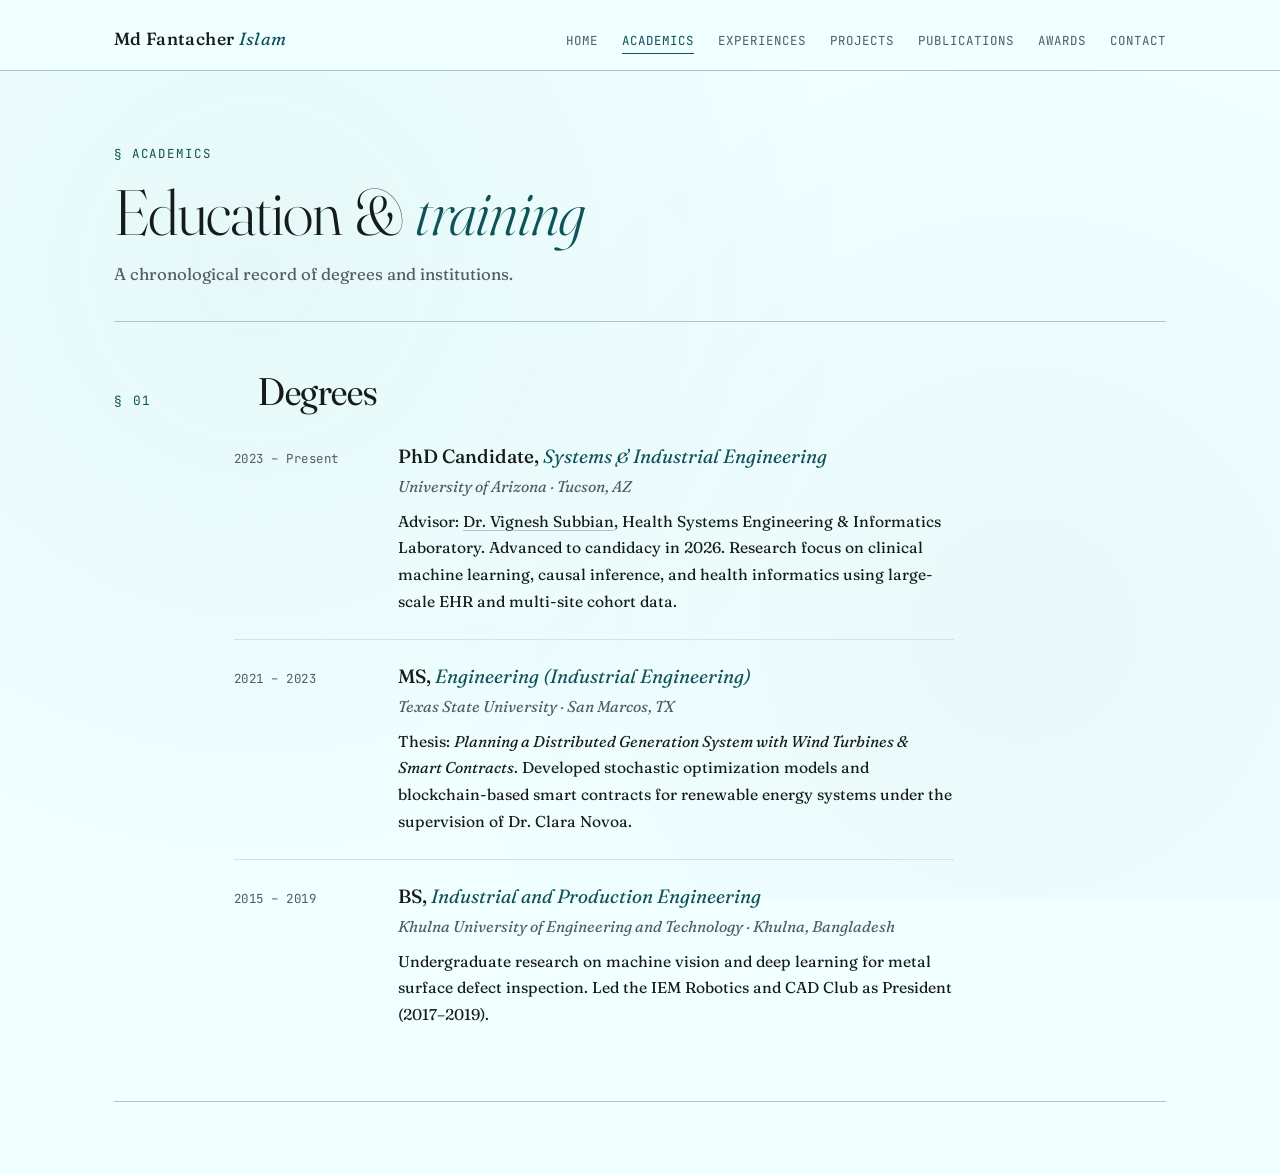
==== commit d4498836: "Updating Profile" ====
--- a/academics.html
+++ b/academics.html
@@ -45,9 +45,9 @@
         <li class="item">
           <div class="item-date">2023 – Present</div>
           <div class="item-body">
-            <h3>PhD, <em>Systems &amp; Industrial Engineering</em></h3>
+            <h3>PhD Candidate, <em>Systems &amp; Industrial Engineering</em></h3>
             <p class="institution">University of Arizona · Tucson, AZ</p>
-            <p>Advisor: <a href="https://sie.engineering.arizona.edu/faculty-staff/faculty/vignesh-subbian" target="_blank" rel="noopener">Dr. Vignesh Subbian</a>, Health Systems Engineering &amp; Informatics Laboratory. Research focus on clinical machine learning, causal inference, and health informatics using large-scale EHR and multi-site cohort data.</p>
+            <p>Advisor: <a href="https://sie.engineering.arizona.edu/faculty-staff/faculty/vignesh-subbian" target="_blank" rel="noopener">Dr. Vignesh Subbian</a>, Health Systems Engineering &amp; Informatics Laboratory. Advanced to candidacy in 2026. Research focus on clinical machine learning, causal inference, and health informatics using large-scale EHR and multi-site cohort data.</p>
           </div>
         </li>
         <li class="item">
--- a/style.css
+++ b/style.css
@@ -3,8 +3,8 @@
   --surface:     #FAFFFF;
   --ink:         #161A1C;
   --ink-muted:   #515E60;
-  --rule:        #C3DBDB;
-  --rule-soft:   #DDEDED;
+  --rule:        #A6CACA;
+  --rule-soft:   #CFE4E4;
   --accent:      #0F5257;
   --accent-hover:#166B72;
 
@@ -224,7 +224,7 @@
   padding: var(--space-5) 0;
   border-bottom: 1px solid var(--rule-soft);
 }
-section:last-of-type { border-bottom: none; }
+section:last-of-type { border-bottom: 1px solid var(--rule); }
 
 .section-head {
   display: grid;
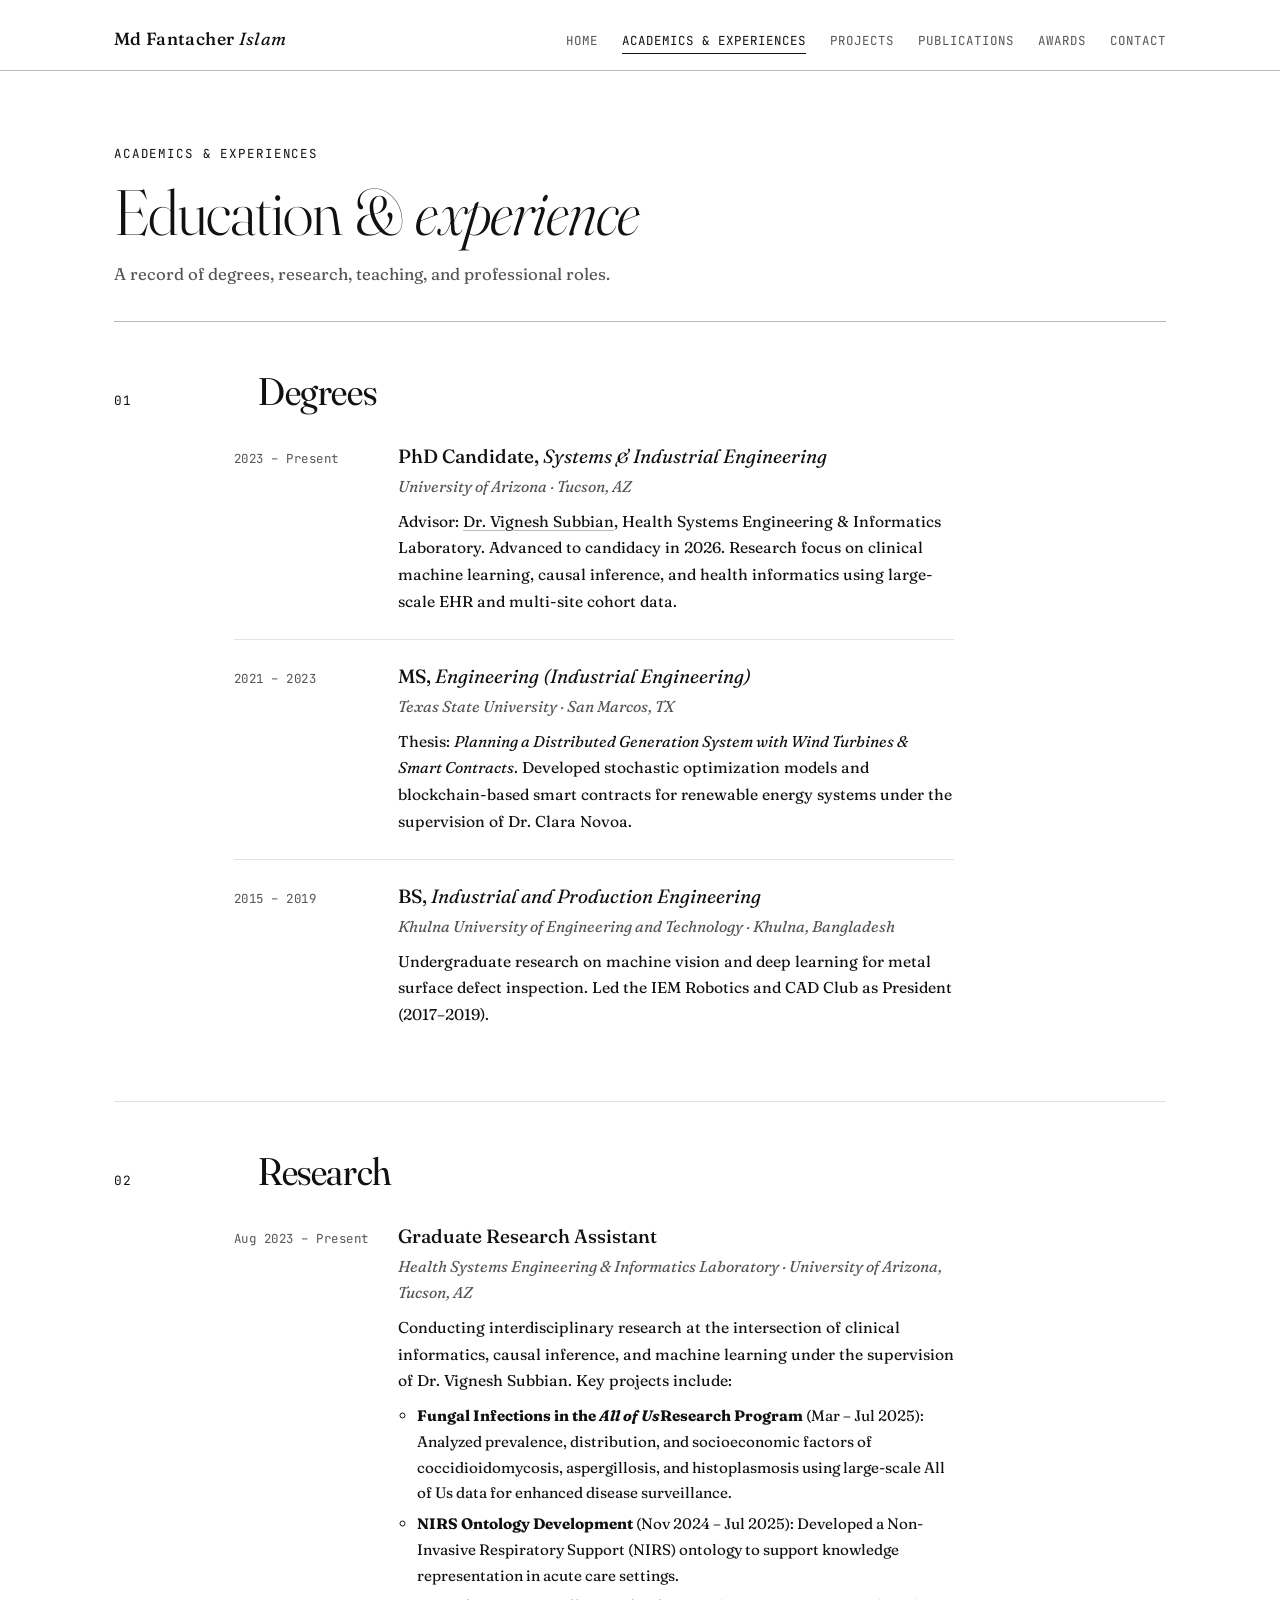
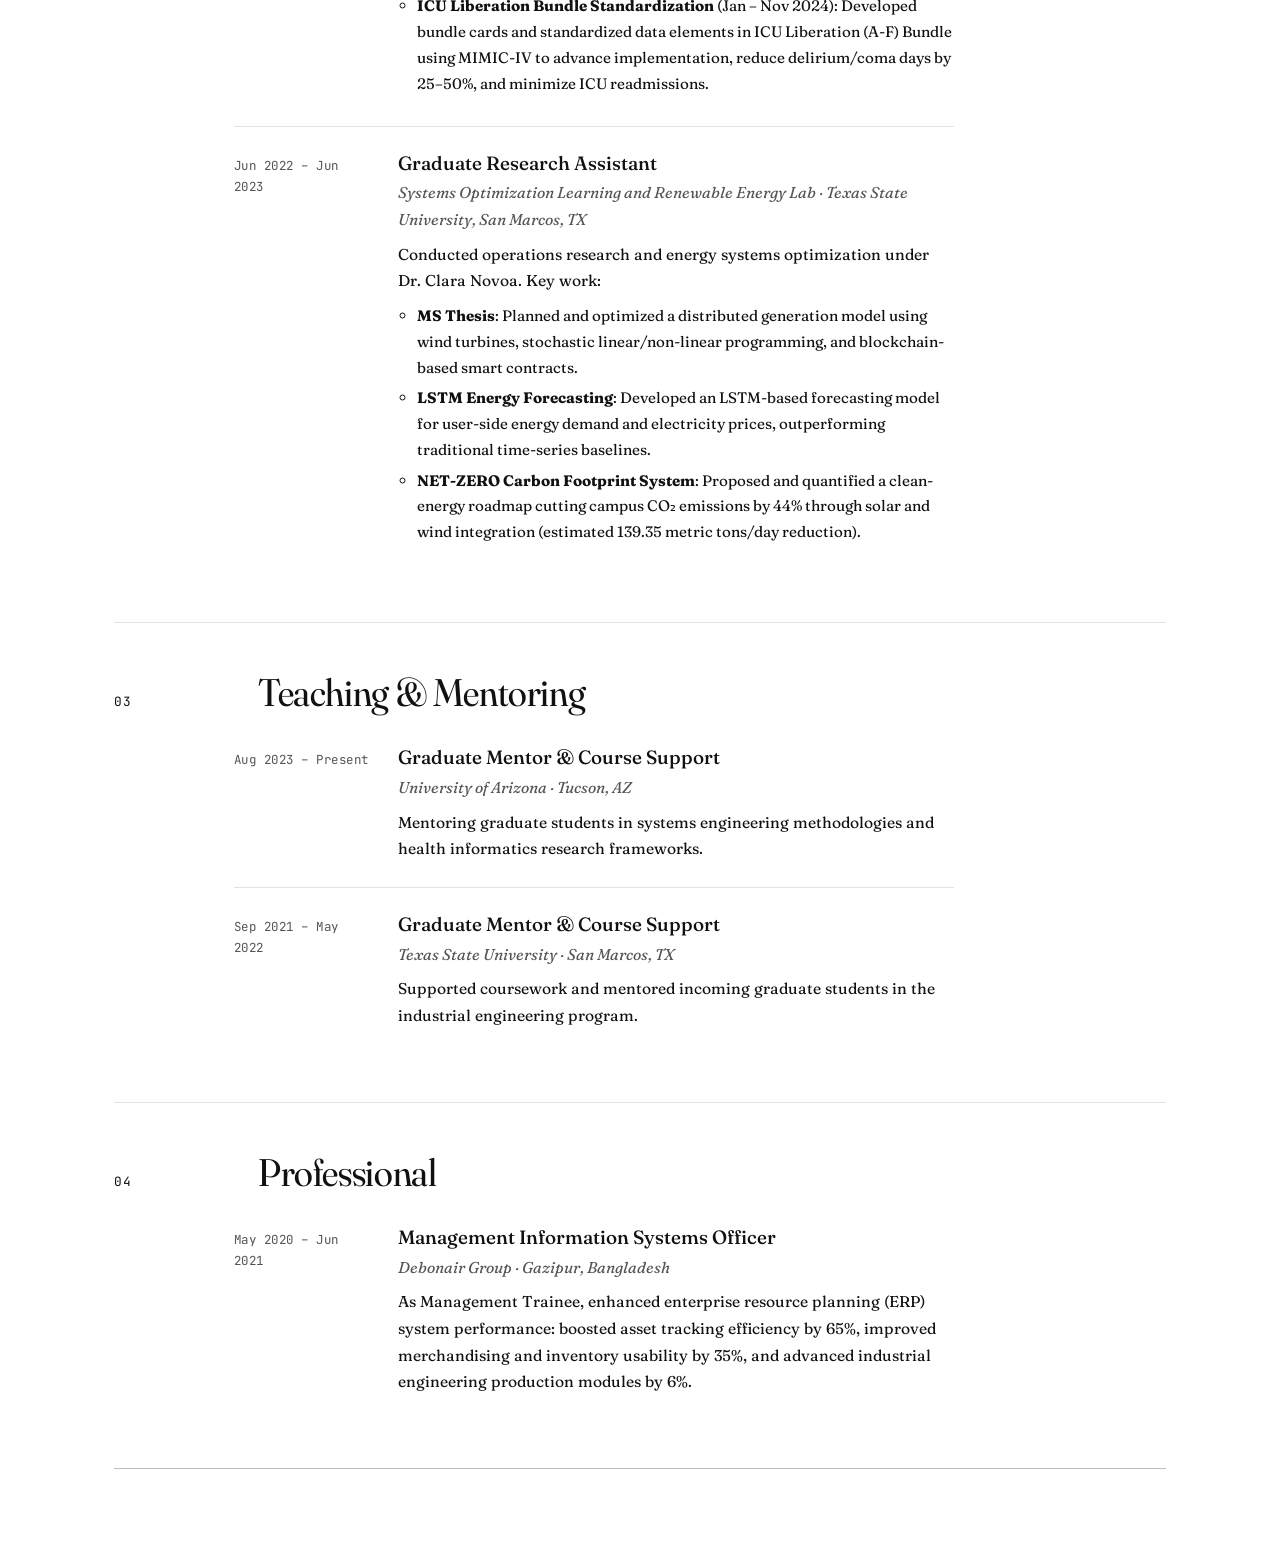
==== commit 1e8c439e: "Updating Profile" ====
--- a/academics.html
+++ b/academics.html
@@ -3,8 +3,8 @@
 <head>
   <meta charset="UTF-8">
   <meta name="viewport" content="width=device-width, initial-scale=1">
-  <title>Academics, Md Fantacher Islam</title>
-  <meta name="description" content="Education and academic background of Md Fantacher Islam.">
+  <title>Academics &amp; Experiences, Md Fantacher Islam</title>
+  <meta name="description" content="Education and experiences of Md Fantacher Islam.">
 
   <link rel="preconnect" href="https://fonts.googleapis.com">
   <link rel="preconnect" href="https://fonts.gstatic.com" crossorigin>
@@ -15,30 +15,29 @@
 
   <header class="site-header">
     <div class="container">
-      <a href="index.html" class="wordmark">Md Fantacher <em>Islam</em></a>
+      <a href="/" class="wordmark">Md Fantacher <em>Islam</em></a>
       <button class="nav-toggle" aria-expanded="false" aria-controls="primary-nav">Menu</button>
       <nav class="site-nav" id="primary-nav" aria-label="Primary">
-        <a href="index.html">Home</a>
-        <a href="academics.html">Academics</a>
-        <a href="experiences.html">Experiences</a>
-        <a href="projects.html">Projects</a>
-        <a href="publications.html">Publications</a>
-        <a href="awards.html">Awards</a>
-        <a href="contact.html">Contact</a>
+        <a href="/">Home</a>
+        <a href="/academics">Academics &amp; Experiences</a>
+        <a href="/projects">Projects</a>
+        <a href="/publications">Publications</a>
+        <a href="/awards">Awards</a>
+        <a href="/contact">Contact</a>
       </nav>
     </div>
   </header>
 
   <div class="container">
     <section class="page-title">
-      <div class="eyebrow">§ Academics</div>
-      <h1>Education &amp; <em>training</em></h1>
-      <p>A chronological record of degrees and institutions.</p>
+      <div class="eyebrow">Academics &amp; Experiences</div>
+      <h1>Education &amp; <em>experience</em></h1>
+      <p>A record of degrees, research, teaching, and professional roles.</p>
     </section>
 
     <section>
       <div class="section-head">
-        <span class="section-number">§ 01</span>
+        <span class="section-number">01</span>
         <h2>Degrees</h2>
       </div>
       <ul class="items">
@@ -69,6 +68,86 @@
       </ul>
     </section>
 
+    <section>
+      <div class="section-head">
+        <span class="section-number">02</span>
+        <h2>Research</h2>
+      </div>
+      <ul class="items">
+        <li class="item">
+          <div class="item-date">Aug 2023 – Present</div>
+          <div class="item-body">
+            <h3>Graduate Research Assistant</h3>
+            <p class="institution">Health Systems Engineering &amp; Informatics Laboratory · University of Arizona, Tucson, AZ</p>
+            <p>Conducting interdisciplinary research at the intersection of clinical informatics, causal inference, and machine learning under the supervision of Dr. Vignesh Subbian. Key projects include:</p>
+            <ul>
+              
+              <!-- <li><strong>NIH RECOVER Project – Long COVID Trajectories</strong> (Jan 2024 – Present): Applying continuous-time Markov multistate analysis to the NIH RECOVER Adult Cohort to model Long COVID symptom trajectories and identify recovery risk factors informing targeted treatment strategies for post-acute sequelae of SARS-CoV-2.</li> -->
+              <li><strong>Fungal Infections in the <em>All of Us</em>Research Program</strong> (Mar – Jul 2025): Analyzed prevalence, distribution, and socioeconomic factors of coccidioidomycosis, aspergillosis, and histoplasmosis using large-scale All of Us data for enhanced disease surveillance.</li>
+              <li><strong>NIRS Ontology Development</strong> (Nov 2024 – Jul 2025): Developed a Non-Invasive Respiratory Support (NIRS) ontology to support knowledge representation in acute care settings.</li>
+              <li><strong>ICU Liberation Bundle Standardization</strong> (Jan – Nov 2024): Developed bundle cards and standardized data elements in ICU Liberation (A-F) Bundle using MIMIC-IV to advance implementation, reduce delirium/coma days by 25–50%, and minimize ICU readmissions.</li>
+              <!-- <li><strong>Documentation Burden in Surgical Care</strong> (Aug – Dec 2023): Examined EHR audit logs to quantify inefficiencies and after-hours use linked to clinician burnout; proposed workflow optimizations aligned with AMIA's 25×5 campaign.</li> -->
+            </ul>
+          </div>
+        </li>
+        <li class="item">
+          <div class="item-date">Jun 2022 – Jun 2023</div>
+          <div class="item-body">
+            <h3>Graduate Research Assistant</h3>
+            <p class="institution">Systems Optimization Learning and Renewable Energy Lab · Texas State University, San Marcos, TX</p>
+            <p>Conducted operations research and energy systems optimization under Dr. Clara Novoa. Key work:</p>
+            <ul>
+              <li><strong>MS Thesis</strong>: Planned and optimized a distributed generation model using wind turbines, stochastic linear/non-linear programming, and blockchain-based smart contracts.</li>
+              <li><strong>LSTM Energy Forecasting</strong>: Developed an LSTM-based forecasting model for user-side energy demand and electricity prices, outperforming traditional time-series baselines.</li>
+              <li><strong>NET-ZERO Carbon Footprint System</strong>: Proposed and quantified a clean-energy roadmap cutting campus CO₂ emissions by 44% through solar and wind integration (estimated 139.35 metric tons/day reduction).</li>
+            </ul>
+          </div>
+        </li>
+      </ul>
+    </section>
+
+    <section>
+      <div class="section-head">
+        <span class="section-number">03</span>
+        <h2>Teaching &amp; Mentoring</h2>
+      </div>
+      <ul class="items">
+        <li class="item">
+          <div class="item-date">Aug 2023 – Present</div>
+          <div class="item-body">
+            <h3>Graduate Mentor &amp; Course Support</h3>
+            <p class="institution">University of Arizona · Tucson, AZ</p>
+            <p>Mentoring graduate students in systems engineering methodologies and health informatics research frameworks.</p>
+          </div>
+        </li>
+        <li class="item">
+          <div class="item-date">Sep 2021 – May 2022</div>
+          <div class="item-body">
+            <h3>Graduate Mentor &amp; Course Support</h3>
+            <p class="institution">Texas State University · San Marcos, TX</p>
+            <p>Supported coursework and mentored incoming graduate students in the industrial engineering program.</p>
+          </div>
+        </li>
+      </ul>
+    </section>
+
+    <section>
+      <div class="section-head">
+        <span class="section-number">04</span>
+        <h2>Professional</h2>
+      </div>
+      <ul class="items">
+        <li class="item">
+          <div class="item-date">May 2020 – Jun 2021</div>
+          <div class="item-body">
+            <h3>Management Information Systems Officer</h3>
+            <p class="institution">Debonair Group · Gazipur, Bangladesh</p>
+            <p>As Management Trainee, enhanced enterprise resource planning (ERP) system performance: boosted asset tracking efficiency by 65%, improved merchandising and inventory usability by 35%, and advanced industrial engineering production modules by 6%.</p>
+          </div>
+        </li>
+      </ul>
+    </section>
+
   </div>
 
   <script src="script.js"></script>
--- a/style.css
+++ b/style.css
@@ -1,12 +1,12 @@
 :root {
-  --bg:          #F0FFFF;
-  --surface:     #FAFFFF;
-  --ink:         #161A1C;
-  --ink-muted:   #515E60;
-  --rule:        #A6CACA;
-  --rule-soft:   #CFE4E4;
-  --accent:      #0F5257;
-  --accent-hover:#166B72;
+  --bg:          #FFFFFF;
+  --surface:     #FFFFFF;
+  --ink:         #111111;
+  --ink-muted:   #555555;
+  --rule:        #BBBBBB;
+  --rule-soft:   #E2E2E2;
+  --accent:      #111111;
+  --accent-hover:#333333;
 
   --font-serif:  'Fraunces', 'Iowan Old Style', Georgia, serif;
   --font-mono:   'JetBrains Mono', ui-monospace, SFMono-Regular, Menlo, monospace;
@@ -50,17 +50,6 @@
 }
 a:hover { color: var(--accent); text-decoration-color: var(--accent); }
 
-body::before {
-  content: "";
-  position: fixed;
-  inset: 0;
-  pointer-events: none;
-  background-image:
-    radial-gradient(circle at 20% 30%, rgba(56,116,128,.05) 0%, transparent 50%),
-    radial-gradient(circle at 80% 70%, rgba(30,70,90,.03) 0%, transparent 50%);
-  z-index: 0;
-}
-
 .container {
   position: relative;
   z-index: 1;
@@ -145,10 +134,6 @@
   display: flex;
   gap: var(--space-3);
   margin-bottom: var(--space-3);
-}
-.hero-meta span::before {
-  content: "§ ";
-  color: var(--accent);
 }
 .hero h1 {
   font-family: var(--font-serif);
@@ -348,7 +333,7 @@
 .project:hover {
   transform: translateY(-2px);
   border-color: var(--accent);
-  box-shadow: 0 8px 24px rgba(22,48,56,.10);
+  box-shadow: 0 8px 24px rgba(0,0,0,.08);
 }
 .project-tag {
   font-family: var(--font-mono);
